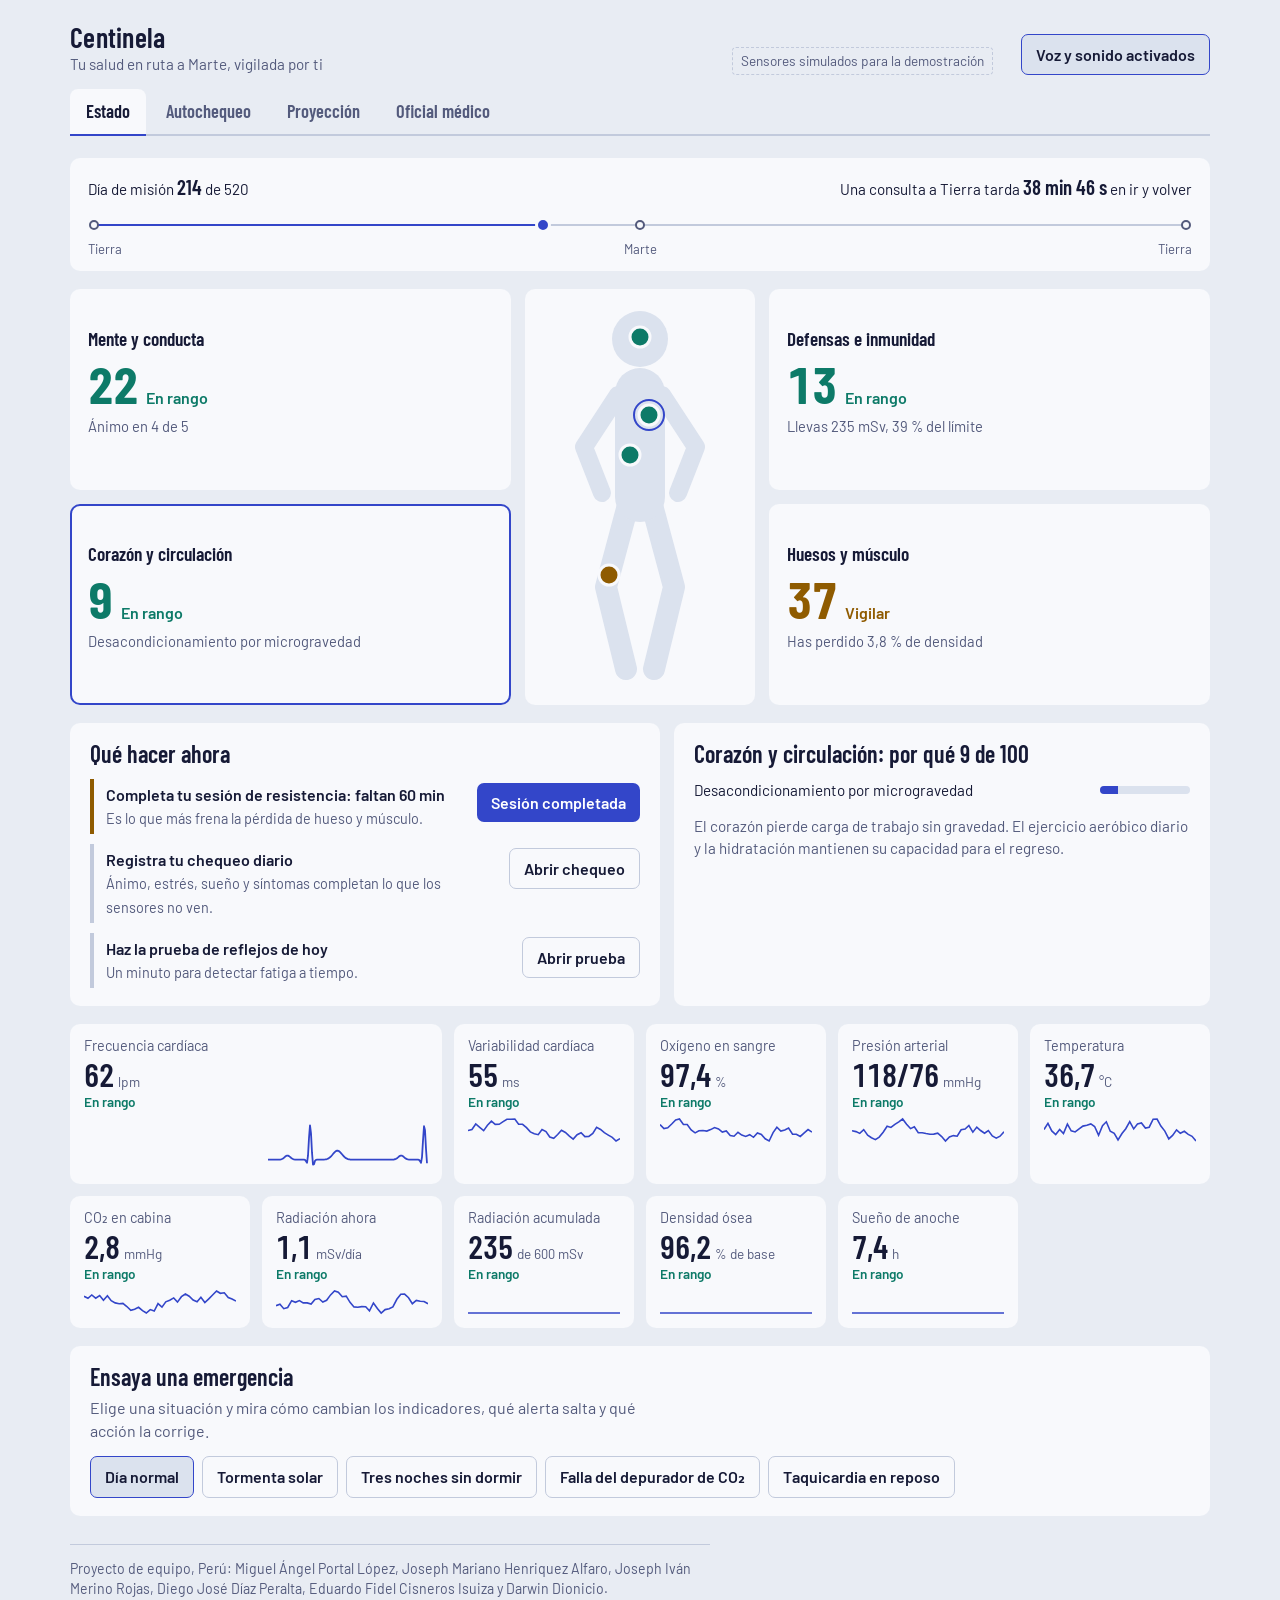
==== index.html @ b99a441e "agregando archivos del proyecto centinela" ====
<!doctype html>
<html lang="es">
  <head>
    <meta charset="utf-8" />
    <meta
      name="viewport"
      content="width=device-width, initial-scale=1, viewport-fit=cover"
    />
    <title>Centinela: salud de la tripulación</title>
    <link
      rel="stylesheet"
      href="https://fonts.googleapis.com/css2?family=Barlow:wght@400;500;600&family=Barlow+Condensed:wght@500;600;700&display=swap"
    />
    <link rel="stylesheet" href="css/tokens.css" />
    <link rel="stylesheet" href="css/base.css" />
    <link rel="stylesheet" href="css/estado.css" />
    <link rel="stylesheet" href="css/vistas.css" />
    <link rel="stylesheet" href="css/responsive.css" />
  </head>
  <body>
    <div class="wrap">
      <header class="top">
        <div class="who">
          <h1>Centinela</h1>
          <p>Tu salud en ruta a Marte, vigilada por ti</p>
        </div>
        <span class="sim">Sensores simulados para la demostración</span>
        <button class="btn ghost" id="sound" aria-pressed="true">
          Voz y sonido activados
        </button>
      </header>

      <nav aria-label="Secciones">
        <a href="#estado">Estado</a>
        <a href="#chequeo">Autochequeo</a>
        <a href="#proyeccion">Proyección</a>
        <a href="#medico">Oficial médico</a>
      </nav>

      <div class="alert" id="alert" role="alert">
        <p id="alertText"></p>
        <button id="alertOk">Entendido</button>
      </div>

      <section class="view" data-view="estado">
        <div class="route">
          <div class="row">
            <span
              >Día de misión <strong id="day"></strong> de
              <span id="total"></span
            ></span>
            <span
              >Una consulta a Tierra tarda <strong id="delay"></strong> en ir y
              volver</span
            >
          </div>
          <div class="track" aria-hidden="true">
            <i id="trackFill"></i><span style="left: 0"></span
            ><span style="left: 50%"></span><span style="left: 100%"></span
            ><b id="ship"></b>
          </div>
          <div class="stops" aria-hidden="true">
            <span>Tierra</span><span>Marte</span><span>Tierra</span>
          </div>
        </div>

        <div class="body-grid">
          <div class="col" id="colL"></div>
          <div class="figure">
            <svg
              viewBox="0 0 200 400"
              role="img"
              aria-label="Figura en postura neutra de microgravedad con los cuatro sistemas vigilados"
            >
              <path class="limb" stroke-width="18" d="M78 98 L44 150 L62 196" />
              <path
                class="limb"
                stroke-width="18"
                d="M122 98 L156 150 L138 196"
              />
              <path
                class="limb"
                stroke-width="22"
                d="M88 208 L66 290 L86 372"
              />
              <path
                class="limb"
                stroke-width="22"
                d="M112 208 L134 290 L114 372"
              />
              <path class="limb" stroke-width="50" d="M100 96 L100 200" />
              <circle cx="100" cy="42" r="28" fill="var(--panel2)" />
              <g id="organs"></g>
            </svg>
          </div>
          <div class="col" id="colR"></div>
        </div>

        <div class="two">
          <div class="card">
            <h2>Qué hacer ahora</h2>
            <ul class="acts" id="acts"></ul>
          </div>
          <div class="card">
            <h2 id="detName"></h2>
            <ul class="factors" id="factors"></ul>
            <p class="counter" id="counter"></p>
          </div>
        </div>

        <div class="vitals" id="vitals"></div>

        <div class="card">
          <h2>Ensaya una emergencia</h2>
          <p class="lead">
            Elige una situación y mira cómo cambian los indicadores, qué alerta
            salta y qué acción la corrige.
          </p>
          <div class="scn" id="scn"></div>
        </div>
      </section>

      <section class="view" data-view="chequeo">
        <div class="two">
          <div class="card">
            <h2>Chequeo diario</h2>
            <p class="lead">
              Los sensores no ven cómo te sientes. Dos minutos al día completan
              el cuadro.
            </p>
            <div class="form">
              <label
                >Ánimo <output id="oMood"></output
                ><input type="range" id="mood" min="1" max="5" step="1"
              /></label>
              <label
                >Estrés <output id="oStress"></output
                ><input type="range" id="stress" min="1" max="5" step="1"
              /></label>
              <label
                >Horas dormidas <output id="oSleep"></output
                ><input type="range" id="sleep" min="2" max="10" step="0.5"
              /></label>
              <div>
                <p style="font-weight: 500; margin-bottom: 6px">
                  Síntomas de hoy
                </p>
                <div class="chips" id="sym"></div>
              </div>
              <div>
                <button class="btn" id="saveCheck">Guardar chequeo</button>
              </div>
            </div>
          </div>
          <div class="card">
            <h2>Prueba de reflejos</h2>
            <p class="lead">
              Cinco intentos. Toca el recuadro en cuanto se ponga verde. La
              fatiga y el CO₂ alto alargan tu tiempo de reacción antes de que tú
              lo notes.
            </p>
            <button class="pad" id="pad">Empezar prueba</button>
            <p class="res" id="pvtRes"></p>
          </div>
        </div>
        <div class="card">
          <h2>Bitácora</h2>
          <ul class="log" id="log"></ul>
        </div>
      </section>

      <section class="view" data-view="proyeccion">
        <div class="card" style="margin-bottom: 18px">
          <h2>Cómo llegas a casa según lo que hagas desde hoy</h2>
          <p class="lead">
            Mueve los controles y compara tu ajuste con el plan actual. Es un
            modelo simplificado para decidir, no un pronóstico clínico.
          </p>
          <div class="two" style="margin-bottom: 0">
            <div class="form">
              <label
                >Cumplimiento del ejercicio de resistencia
                <output id="oAdh"></output
                ><input type="range" id="adh" min="0" max="100" step="5"
              /></label>
              <label
                >Horas diarias en la zona blindada <output id="oShel"></output
                ><input type="range" id="shel" min="8" max="16" step="1"
              /></label>
              <label
                >Tormentas solares que esperas en lo que queda
                <output id="oStorm"></output
                ><input type="range" id="storm" min="0" max="4" step="1"
              /></label>
            </div>
            <p class="verdict" id="verdict"></p>
          </div>
        </div>
        <div class="two">
          <div class="card">
            <h3>Densidad ósea de cadera, % de tu línea base</h3>
            <canvas class="ch" id="chBone"></canvas>
          </div>
          <div class="card">
            <h3>Radiación acumulada, mSv</h3>
            <canvas class="ch" id="chDose"></canvas>
          </div>
        </div>
        <div class="legend">
          <span><i></i>Tu ajuste</span><span><i class="p"></i>Plan actual</span
          ><span><i class="x"></i>Umbral</span>
        </div>
      </section>

      <section class="view" data-view="medico">
        <div class="card">
          <h2>Oficial médico de a bordo</h2>
          <p class="lead" id="aiLead">
            Pregunta con tus datos de este momento. Si no hay asistente
            disponible, responde el motor de reglas local, que funciona sin
            enlace.
          </p>
          <div class="chat" id="chat" aria-live="polite"></div>
          <div class="chips" id="quick" style="margin-bottom: 12px"></div>
          <div class="askrow">
            <input
              type="text"
              id="q"
              placeholder="Escribe tu pregunta"
              aria-label="Pregunta para el oficial médico"
            />
            <button class="btn" id="ask">Preguntar</button>
          </div>
          <p class="note">
            Prototipo de concepto. No es un dispositivo médico ni sustituye al
            cirujano de vuelo.
          </p>
        </div>
      </section>
      <footer class="credits">
        <p>
          Proyecto de equipo, Perú: Miguel Ángel Portal López, Joseph Mariano
          Henriquez Alfaro, Joseph Iván Merino Rojas, Diego José Díaz Peralta,
          Eduardo Fidel Cisneros Isuiza y Darwin Dionicio.
        </p>
      </footer>
    </div>
    <div class="toast" id="toast" role="status"></div>

    <script src="js/utils.js"></script>
    <script src="js/config.js"></script>
    <script src="js/state.js"></script>
    <script src="js/risk.js"></script>
    <script src="js/services.js"></script>
    <script src="js/ui.js"></script>
    <script src="js/simulation.js"></script>
    <script src="js/pvt.js"></script>
    <script src="js/projection.js"></script>
    <script src="js/assistant.js"></script>
    <script src="js/ecg.js"></script>
    <script src="js/main.js"></script>
  </body>
</html>
---- css/tokens.css ----
:root {
  --bg: #e8ecf3;
  --panel: #f8f9fc;
  --panel2: #dbe2ee;
  --ink: #161a36;
  --mute: #535a7c;
  --line: #c2cadc;
  --ok: #0d7a68;
  --warn: #8f5b00;
  --bad: #bf2a36;
  --accent: #3346c9;
  --on-accent: #ffffff;
  --body: "Barlow", "Segoe UI", system-ui, sans-serif;
  --disp: "Barlow Condensed", "Arial Narrow", "Segoe UI", sans-serif;
  box-sizing: border-box;
  padding-top: env(safe-area-inset-top, 0px);
  padding-bottom: env(safe-area-inset-bottom, 0px);
}
@media (prefers-color-scheme: dark) {
  :root:not([data-theme="light"]) {
    color-scheme: dark;
    --bg: #14172b;
    --panel: #1c2040;
    --panel2: #272d57;
    --ink: #ece9e1;
    --mute: #a6aacb;
    --line: #363c6a;
    --ok: #56cbb3;
    --warn: #f0b03a;
    --bad: #ff7375;
    --accent: #97a8ff;
    --on-accent: #12142a;
  }
}
:root[data-theme="dark"] {
  color-scheme: dark;
  --bg: #14172b;
  --panel: #1c2040;
  --panel2: #272d57;
  --ink: #ece9e1;
  --mute: #a6aacb;
  --line: #363c6a;
  --ok: #56cbb3;
  --warn: #f0b03a;
  --bad: #ff7375;
  --accent: #97a8ff;
  --on-accent: #12142a;
}
---- css/base.css ----
*,
*::before,
*::after {
  box-sizing: inherit;
}
html {
  height: 100%;
  scroll-padding-top: env(safe-area-inset-top, 0px);
}
body {
  margin: 0;
  min-height: 100%;
  background: var(--bg);
  color: var(--ink);
  font-family: var(--body);
  font-size: 16px;
  line-height: 1.45;
}
button,
input {
  font: inherit;
  color: inherit;
}
button {
  cursor: pointer;
}
:focus-visible {
  outline: 3px solid var(--accent);
  outline-offset: 2px;
}
h1,
h2,
h3 {
  font-family: var(--disp);
  font-weight: 600;
  line-height: 1.1;
  margin: 0;
}
h1 {
  font-size: 1.75rem;
  letter-spacing: 0.01em;
}
h2 {
  font-size: 1.5rem;
}
h3 {
  font-size: 1.15rem;
}
p {
  margin: 0;
}
.wrap {
  max-width: 1180px;
  margin: 0 auto;
  padding: 0 20px 56px;
}
.top {
  display: flex;
  flex-wrap: wrap;
  align-items: flex-end;
  gap: 12px 28px;
  padding: 22px 0 14px;
}
.top .who {
  flex: 1 1 260px;
}
.top .who p {
  color: var(--mute);
  font-size: 0.95rem;
}
.sim {
  font-size: 0.85rem;
  color: var(--mute);
  border: 1px dashed var(--line);
  border-radius: 4px;
  padding: 3px 8px;
}
nav {
  display: flex;
  gap: 4px;
  flex-wrap: wrap;
  border-bottom: 2px solid var(--line);
  margin-bottom: 22px;
}
nav a {
  font-family: var(--disp);
  font-size: 1.15rem;
  font-weight: 600;
  color: var(--mute);
  text-decoration: none;
  padding: 9px 16px;
  border-radius: 8px 8px 0 0;
  margin-bottom: -2px;
  border-bottom: 2px solid transparent;
}
nav a[aria-current="page"] {
  color: var(--ink);
  border-bottom-color: var(--accent);
  background: var(--panel);
}
.credits {
  margin-top: 28px;
  padding-top: 14px;
  border-top: 1px solid var(--line);
  color: var(--mute);
  font-size: 0.88rem;
  max-width: 80ch;
}
---- css/estado.css ----
.route {
  position: relative;
  background: var(--panel);
  border-radius: 10px;
  padding: 14px 18px 12px;
  margin-bottom: 18px;
}
.route .row {
  display: flex;
  justify-content: space-between;
  gap: 12px;
  flex-wrap: wrap;
  font-size: 0.95rem;
}
.route strong {
  font-family: var(--disp);
  font-size: 1.3rem;
  font-weight: 600;
}
.track {
  position: relative;
  height: 26px;
  margin: 10px 6px 2px;
}
.track::before {
  content: "";
  position: absolute;
  left: 0;
  right: 0;
  top: 12px;
  height: 2px;
  background: var(--line);
}
.track i {
  position: absolute;
  top: 12px;
  left: 0;
  height: 2px;
  background: var(--accent);
}
.track b {
  position: absolute;
  top: 5px;
  width: 16px;
  height: 16px;
  margin-left: -8px;
  border-radius: 50%;
  background: var(--accent);
  border: 3px solid var(--panel);
}
.track span {
  position: absolute;
  top: 8px;
  width: 10px;
  height: 10px;
  margin-left: -5px;
  border-radius: 50%;
  background: var(--panel);
  border: 2px solid var(--mute);
}
.stops {
  display: flex;
  justify-content: space-between;
  font-size: 0.82rem;
  color: var(--mute);
}
.alert {
  display: none;
  gap: 14px;
  align-items: center;
  background: var(--bad);
  color: var(--on-accent);
  border-radius: 10px;
  padding: 14px 18px;
  margin-bottom: 18px;
}
.alert.on {
  display: flex;
}
.alert p {
  flex: 1;
  font-weight: 500;
}
.alert button {
  background: transparent;
  border: 1.5px solid currentColor;
  border-radius: 6px;
  padding: 5px 12px;
  color: inherit;
}
.body-grid {
  display: grid;
  grid-template-columns: 1fr 230px 1fr;
  gap: 14px;
  align-items: stretch;
  margin-bottom: 18px;
}
.col {
  display: grid;
  gap: 14px;
}
.sys {
  display: block;
  width: 100%;
  text-align: left;
  background: var(--panel);
  border: 2px solid transparent;
  border-radius: 10px;
  padding: 14px 16px;
  position: relative;
}
.sys[aria-pressed="true"] {
  border-color: var(--accent);
}
.sys .n {
  font-family: var(--disp);
  font-size: 1.2rem;
  font-weight: 600;
  display: block;
}
.sys .s {
  font-family: var(--disp);
  font-weight: 700;
  font-size: 3.2rem;
  line-height: 1;
  display: inline-block;
  margin: 6px 8px 2px 0;
  font-variant-numeric: tabular-nums;
}
.sys .l {
  font-weight: 600;
}
.sys .f {
  display: block;
  color: var(--mute);
  font-size: 0.92rem;
  margin-top: 4px;
  min-height: 2.6em;
}
.lv0 {
  color: var(--ok);
}
.lv1 {
  color: var(--warn);
}
.lv2 {
  color: var(--bad);
}
.figure {
  background: var(--panel);
  border-radius: 10px;
  display: flex;
  align-items: center;
  justify-content: center;
  padding: 8px;
}
.figure svg {
  width: 100%;
  max-height: 400px;
}
.limb {
  fill: none;
  stroke: var(--panel2);
  stroke-linecap: round;
  stroke-linejoin: round;
}
.org {
  cursor: pointer;
}
.org circle.d {
  stroke: var(--panel);
  stroke-width: 3;
}
.org.lv0 circle.d {
  fill: var(--ok);
}
.org.lv1 circle.d {
  fill: var(--warn);
}
.org.lv2 circle.d {
  fill: var(--bad);
}
.org circle.r {
  fill: none;
  stroke-width: 2;
  opacity: 0;
}
.org.sel circle.r {
  opacity: 1;
  stroke: var(--accent);
}
.org.lv2 circle.r {
  opacity: 1;
  stroke: var(--bad);
  animation: pulse 1.2s ease-out infinite;
  transform-origin: center;
  transform-box: fill-box;
}
@keyframes pulse {
  from {
    transform: scale(0.8);
    opacity: 1;
  }
  to {
    transform: scale(1.9);
    opacity: 0;
  }
}
.two {
  display: grid;
  grid-template-columns: 1.1fr 1fr;
  gap: 14px;
  margin-bottom: 18px;
}
.card {
  background: var(--panel);
  border-radius: 10px;
  padding: 18px 20px;
}
.card > h2 {
  margin-bottom: 12px;
}
.card > p.lead {
  color: var(--mute);
  margin: -6px 0 14px;
  max-width: 62ch;
}
.acts {
  list-style: none;
  margin: 0;
  padding: 0;
  display: grid;
  gap: 10px;
}
.acts li {
  display: flex;
  gap: 12px;
  align-items: flex-start;
  border-left: 4px solid var(--line);
  padding: 4px 0 4px 12px;
}
.acts li.u2 {
  border-left-color: var(--bad);
}
.acts li.u1 {
  border-left-color: var(--warn);
}
.acts li div {
  flex: 1;
}
.acts li strong {
  display: block;
  font-weight: 600;
}
.acts li small {
  color: var(--mute);
  font-size: 0.9rem;
}
.btn {
  background: var(--accent);
  color: var(--on-accent);
  border: 0;
  border-radius: 7px;
  padding: 8px 14px;
  font-weight: 600;
  white-space: nowrap;
}
.btn.ghost {
  background: transparent;
  color: var(--ink);
  border: 1.5px solid var(--line);
}
.btn.ghost[aria-pressed="true"] {
  border-color: var(--accent);
  background: var(--panel2);
}
.factors {
  list-style: none;
  margin: 0 0 14px;
  padding: 0;
  display: grid;
  gap: 8px;
}
.factors li {
  display: grid;
  grid-template-columns: 1fr 90px;
  gap: 10px;
  align-items: center;
  font-size: 0.95rem;
}
.bar {
  height: 8px;
  background: var(--panel2);
  border-radius: 4px;
  overflow: hidden;
}
.bar i {
  display: block;
  height: 100%;
  background: var(--accent);
}
.counter {
  color: var(--mute);
  font-size: 0.95rem;
  max-width: 60ch;
}
.vitals {
  display: grid;
  grid-template-columns: repeat(auto-fill, minmax(168px, 1fr));
  gap: 12px;
  margin-bottom: 18px;
}
.vit {
  background: var(--panel);
  border-radius: 10px;
  padding: 12px 14px;
}
.vit .n {
  font-size: 0.9rem;
  color: var(--mute);
}
.vit .v {
  font-family: var(--disp);
  font-size: 2rem;
  font-weight: 600;
  line-height: 1.1;
  font-variant-numeric: tabular-nums;
}
.vit .v small {
  font-family: var(--body);
  font-size: 0.85rem;
  font-weight: 400;
  color: var(--mute);
  margin-left: 4px;
}
.vit .st {
  font-size: 0.85rem;
  font-weight: 600;
}
.vit svg {
  display: block;
  width: 100%;
  height: 28px;
  margin-top: 4px;
}
.vit polyline {
  fill: none;
  stroke: var(--accent);
  stroke-width: 1.6;
  vector-effect: non-scaling-stroke;
}
.vit.wide {
  grid-column: span 2;
}
#ecg {
  display: block;
  width: 100%;
  height: 56px;
  margin-top: 4px;
}
.scn {
  display: flex;
  flex-wrap: wrap;
  gap: 8px;
  margin-top: 4px;
}
---- css/vistas.css ----
.view {
  display: none;
}
.view.on {
  display: block;
}
.form {
  display: grid;
  gap: 16px;
}
.form label {
  display: grid;
  gap: 4px;
  font-weight: 500;
}
.form output {
  font-family: var(--disp);
  font-size: 1.3rem;
  font-weight: 600;
}
input[type="range"] {
  width: 100%;
  accent-color: var(--accent);
}
input[type="text"] {
  width: 100%;
  background: var(--bg);
  border: 1.5px solid var(--line);
  border-radius: 7px;
  padding: 10px 12px;
}
.chips {
  display: flex;
  flex-wrap: wrap;
  gap: 8px;
}
.chip {
  background: transparent;
  border: 1.5px solid var(--line);
  border-radius: 20px;
  padding: 5px 13px;
}
.chip[aria-pressed="true"] {
  background: var(--accent);
  color: var(--on-accent);
  border-color: var(--accent);
}
.pad {
  display: flex;
  align-items: center;
  justify-content: center;
  text-align: center;
  width: 100%;
  min-height: 190px;
  border-radius: 10px;
  border: 2px dashed var(--line);
  background: var(--bg);
  font-family: var(--disp);
  font-size: 1.5rem;
  font-weight: 600;
  padding: 16px;
  user-select: none;
  touch-action: manipulation;
}
.pad.wait {
  border-style: solid;
  color: var(--mute);
}
.pad.go {
  background: var(--ok);
  border-color: var(--ok);
  color: var(--on-accent);
}
.res {
  margin-top: 12px;
  color: var(--mute);
}
.log {
  list-style: none;
  margin: 0;
  padding: 0;
  display: grid;
  gap: 8px;
  max-height: 300px;
  overflow: auto;
}
.log li {
  display: grid;
  grid-template-columns: 74px 1fr;
  gap: 10px;
  font-size: 0.95rem;
  border-bottom: 1px solid var(--line);
  padding-bottom: 8px;
}
.log li span {
  color: var(--mute);
  font-variant-numeric: tabular-nums;
}
.empty {
  color: var(--mute);
}
canvas.ch {
  display: block;
  width: 100%;
  height: 230px;
}
.legend {
  display: flex;
  gap: 16px;
  flex-wrap: wrap;
  font-size: 0.88rem;
  color: var(--mute);
  margin-top: 6px;
}
.legend i {
  display: inline-block;
  width: 18px;
  height: 0;
  border-top: 3px solid var(--accent);
  vertical-align: middle;
  margin-right: 6px;
}
.legend i.p {
  border-top: 3px dashed var(--mute);
}
.legend i.x {
  border-top: 2px dashed var(--bad);
}
.verdict {
  font-size: 1.1rem;
  max-width: 66ch;
  margin-top: 16px;
}
.chat {
  display: grid;
  gap: 10px;
  margin-bottom: 14px;
  max-height: 420px;
  overflow: auto;
}
.msg {
  padding: 10px 14px;
  border-radius: 10px;
  max-width: 70ch;
  white-space: pre-wrap;
}
.msg.tu {
  background: var(--panel2);
  justify-self: end;
}
.msg.ia {
  background: var(--bg);
  border: 1px solid var(--line);
}
.askrow {
  display: flex;
  gap: 8px;
}
.askrow input {
  flex: 1;
}
.note {
  color: var(--mute);
  font-size: 0.88rem;
  margin-top: 14px;
  max-width: 70ch;
}
.toast {
  position: fixed;
  left: 50%;
  bottom: calc(20px + env(safe-area-inset-bottom, 0px));
  transform: translateX(-50%);
  background: var(--ink);
  color: var(--bg);
  padding: 9px 16px;
  border-radius: 8px;
  opacity: 0;
  pointer-events: none;
  transition: opacity 0.2s;
}
.toast.on {
  opacity: 1;
}
---- css/responsive.css ----
@media (max-width: 860px) {
  .body-grid {
    grid-template-columns: 1fr 1fr;
  }
  .figure {
    grid-column: 1/-1;
    order: -1;
  }
  .figure svg {
    max-height: 250px;
  }
  .two {
    grid-template-columns: 1fr;
  }
}
@media (max-width: 520px) {
  .body-grid {
    grid-template-columns: 1fr;
  }
  .sys .s {
    font-size: 2.6rem;
  }
  .sys .f {
    min-height: 0;
  }
  .vit.wide {
    grid-column: span 1;
  }
  .wrap {
    padding: 0 14px 48px;
  }
}
@media (prefers-reduced-motion: reduce) {
  .org.lv2 circle.r {
    animation: none;
  }
  .toast {
    transition: none;
  }
}
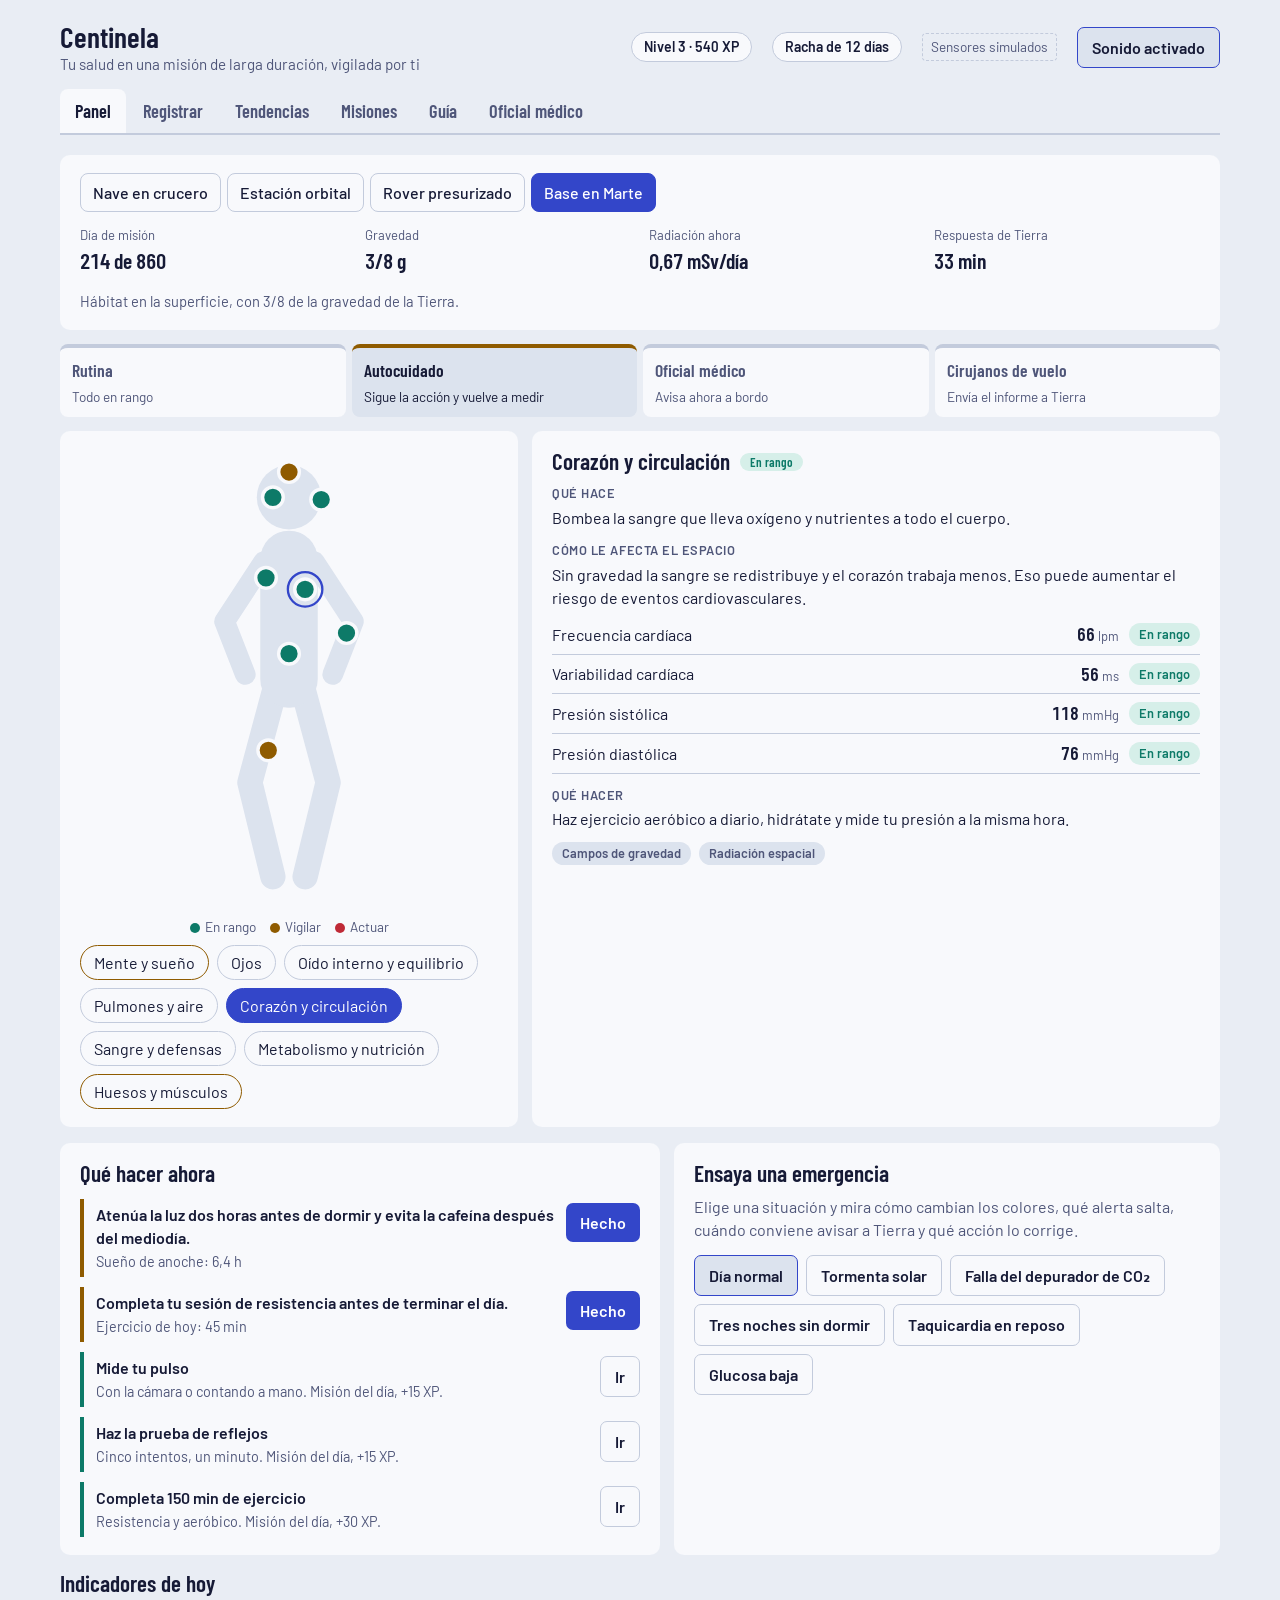
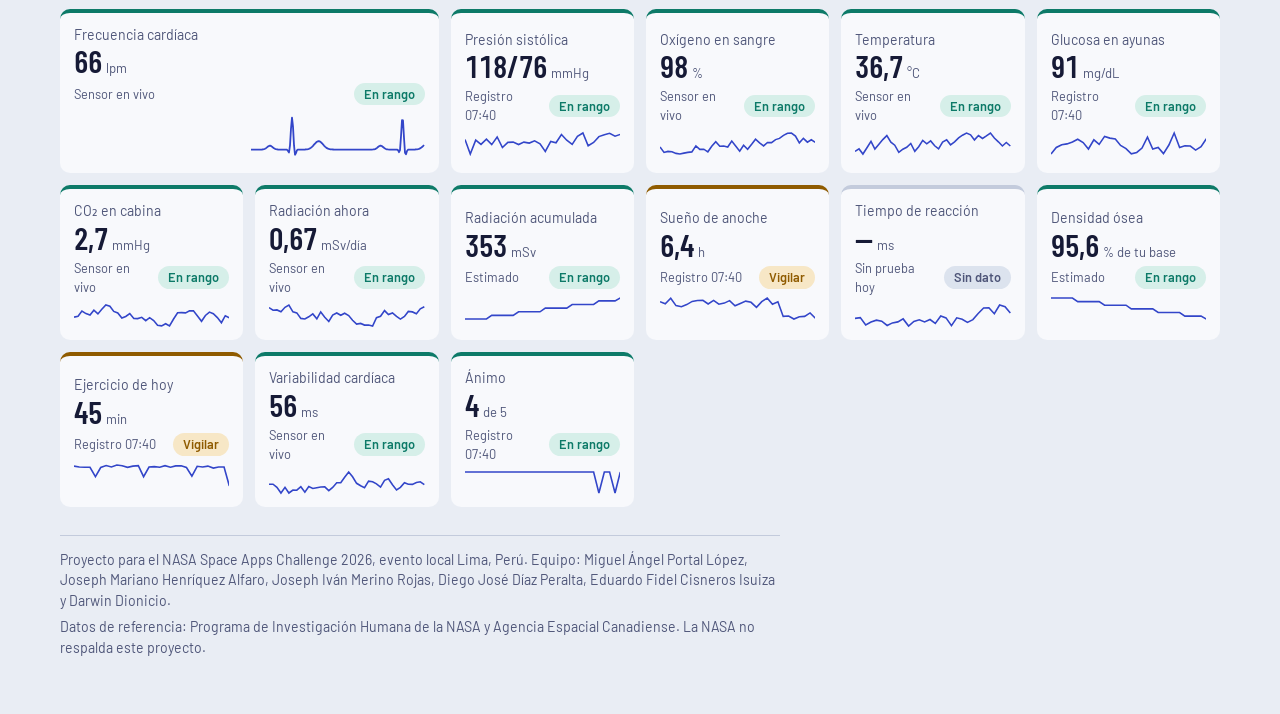
==== commit 11308840: "Add files via upload" ====
--- a/index.html
+++ b/index.html
@@ -1,263 +1,256 @@
-<!doctype html>
+<!DOCTYPE html>
 <html lang="es">
-  <head>
-    <meta charset="utf-8" />
-    <meta
-      name="viewport"
-      content="width=device-width, initial-scale=1, viewport-fit=cover"
-    />
-    <title>Centinela: salud de la tripulación</title>
-    <link
-      rel="stylesheet"
-      href="https://fonts.googleapis.com/css2?family=Barlow:wght@400;500;600&family=Barlow+Condensed:wght@500;600;700&display=swap"
-    />
-    <link rel="stylesheet" href="css/tokens.css" />
-    <link rel="stylesheet" href="css/base.css" />
-    <link rel="stylesheet" href="css/estado.css" />
-    <link rel="stylesheet" href="css/vistas.css" />
-    <link rel="stylesheet" href="css/responsive.css" />
-  </head>
-  <body>
-    <div class="wrap">
-      <header class="top">
-        <div class="who">
-          <h1>Centinela</h1>
-          <p>Tu salud en ruta a Marte, vigilada por ti</p>
-        </div>
-        <span class="sim">Sensores simulados para la demostración</span>
-        <button class="btn ghost" id="sound" aria-pressed="true">
-          Voz y sonido activados
-        </button>
-      </header>
-
-      <nav aria-label="Secciones">
-        <a href="#estado">Estado</a>
-        <a href="#chequeo">Autochequeo</a>
-        <a href="#proyeccion">Proyección</a>
-        <a href="#medico">Oficial médico</a>
-      </nav>
-
-      <div class="alert" id="alert" role="alert">
-        <p id="alertText"></p>
-        <button id="alertOk">Entendido</button>
-      </div>
-
-      <section class="view" data-view="estado">
-        <div class="route">
-          <div class="row">
-            <span
-              >Día de misión <strong id="day"></strong> de
-              <span id="total"></span
-            ></span>
-            <span
-              >Una consulta a Tierra tarda <strong id="delay"></strong> en ir y
-              volver</span
-            >
+<head>
+<meta charset="utf-8">
+<meta name="viewport" content="width=device-width, initial-scale=1, viewport-fit=cover">
+<meta name="claude:viewport-fit-sides" content="cover">
+<title>Centinela</title>
+<link rel="stylesheet" href="https://fonts.googleapis.com/css2?family=Barlow:wght@400;500;600&family=Barlow+Condensed:wght@500;600;700&display=swap">
+<link rel="stylesheet" href="css/tokens.css">
+<link rel="stylesheet" href="css/base.css">
+<link rel="stylesheet" href="css/panel.css">
+<link rel="stylesheet" href="css/vistas.css">
+<link rel="stylesheet" href="css/responsive.css">
+</head>
+<body>
+<div class="wrap">
+  <header class="top">
+    <div class="brand">
+      <h1>Centinela</h1>
+      <p>Tu salud en una misión de larga duración, vigilada por ti</p>
+    </div>
+    <span class="chip" id="lvlChip"></span>
+    <span class="chip" id="streakChip"></span>
+    <span class="sim">Sensores simulados</span>
+    <button class="btn ghost" id="sound" type="button" aria-pressed="true">Sonido activado</button>
+  </header>
+
+  <nav aria-label="Secciones">
+    <a href="#panel">Panel</a>
+    <a href="#registro">Registrar</a>
+    <a href="#tendencias">Tendencias</a>
+    <a href="#misiones">Misiones</a>
+    <a href="#guia">Guía</a>
+    <a href="#medico">Oficial médico</a>
+  </nav>
+
+  <div class="alert" id="alert" role="alert">
+    <p id="alertText"></p>
+    <button id="alertOk" type="button">Entendido</button>
+  </div>
+
+  <section class="view" data-view="panel">
+    <div class="card mission">
+      <div class="env" id="env" role="radiogroup" aria-label="Entorno de la misión"></div>
+      <dl class="facts">
+        <div><dt>Día de misión</dt><dd id="fDia"></dd></div>
+        <div><dt>Gravedad</dt><dd id="fGrav"></dd></div>
+        <div><dt>Radiación ahora</dt><dd id="fRad"></dd></div>
+        <div><dt>Respuesta de Tierra</dt><dd id="fRet"></dd></div>
+      </dl>
+      <p class="envdesc" id="envDesc"></p>
+    </div>
+
+    <div class="ladder" id="ladder" aria-label="Nivel de atención">
+      <div class="step s0"><strong>Rutina</strong><small>Todo en rango</small></div>
+      <div class="step s1"><strong>Autocuidado</strong><small>Sigue la acción y vuelve a medir</small></div>
+      <div class="step s2"><strong>Oficial médico</strong><small>Avisa ahora a bordo</small></div>
+      <div class="step s3"><strong>Cirujanos de vuelo</strong><small>Envía el informe a Tierra</small></div>
+    </div>
+
+    <div class="body-grid">
+      <div class="card figure">
+        <svg viewBox="0 0 200 400" role="group" aria-label="Cuerpo con ocho zonas de salud. Toca un punto para ver su estado.">
+          <path class="limb" stroke-width="18" d="M78 98 L44 150 L62 196"/>
+          <path class="limb" stroke-width="18" d="M122 98 L156 150 L138 196"/>
+          <path class="limb" stroke-width="22" d="M88 208 L66 290 L86 372"/>
+          <path class="limb" stroke-width="22" d="M112 208 L134 290 L114 372"/>
+          <path class="limb" stroke-width="50" d="M100 96 L100 200"/>
+          <circle cx="100" cy="42" r="28" fill="var(--panel2)"/>
+          <g id="zonas"></g>
+        </svg>
+        <p class="legend"><span><i class="l0"></i>En rango</span><span><i class="l1"></i>Vigilar</span><span><i class="l2"></i>Actuar</span></p>
+        <div class="chips" id="zonaChips"></div>
+      </div>
+      <div class="card zone" id="zone" aria-live="polite"></div>
+    </div>
+
+    <div class="two">
+      <div class="card">
+        <h2>Qué hacer ahora</h2>
+        <ul class="acts" id="acts"></ul>
+      </div>
+      <div class="card">
+        <h2>Ensaya una emergencia</h2>
+        <p class="lead">Elige una situación y mira cómo cambian los colores, qué alerta salta, cuándo conviene avisar a Tierra y qué acción lo corrige.</p>
+        <div class="scn" id="scn"></div>
+      </div>
+    </div>
+
+    <h2 class="sec">Indicadores de hoy</h2>
+    <div class="vitals" id="vitals"></div>
+  </section>
+
+  <section class="view" data-view="registro">
+    <div class="two">
+      <form class="card form" id="form" novalidate>
+        <h2>Registro del día</h2>
+        <p class="lead">Escribe lo que mediste. El color te dice al instante si está en rango; abre «Cómo se mide» si tienes dudas.</p>
+        <div class="fields" id="fields"></div>
+        <div class="range-row">
+          <label for="animo">Ánimo <output id="oAnimo"></output></label>
+          <input type="range" id="animo" min="1" max="5" step="1">
+        </div>
+        <div class="range-row">
+          <label for="estres">Estrés <output id="oEstres"></output></label>
+          <input type="range" id="estres" min="1" max="5" step="1">
+        </div>
+        <div>
+          <p class="subhead">Síntomas de hoy</p>
+          <div class="chips" id="sym"></div>
+        </div>
+        <div><button class="btn" type="submit">Guardar registro</button></div>
+      </form>
+      <div class="col">
+        <div class="card cam">
+          <h2>Pulso con la cámara</h2>
+          <p class="lead">La yema del dedo sobre la lente y el flash cambia de color con cada latido. Centinela cuenta esos cambios durante 20 segundos.</p>
+          <div class="stage">
+            <video id="camVideo" playsinline muted aria-label="Vista de la cámara"></video>
+            <canvas id="camWave" aria-hidden="true"></canvas>
           </div>
-          <div class="track" aria-hidden="true">
-            <i id="trackFill"></i><span style="left: 0"></span
-            ><span style="left: 50%"></span><span style="left: 100%"></span
-            ><b id="ship"></b>
+          <div class="bar"><i id="camProg"></i></div>
+          <div class="readout"><span class="bpm" id="camBpm">—</span><span>lpm</span></div>
+          <p class="msg" id="camMsg">Funciona mejor en un teléfono con flash. Si la cámara no está disponible, mide a mano.</p>
+          <div class="chips">
+            <button class="btn" id="camBtn" type="button">Medir con la cámara</button>
+            <button class="btn ghost" id="camUsar" type="button" hidden>Pasar al registro</button>
           </div>
-          <div class="stops" aria-hidden="true">
-            <span>Tierra</span><span>Marte</span><span>Tierra</span>
-          </div>
-        </div>
-
-        <div class="body-grid">
-          <div class="col" id="colL"></div>
-          <div class="figure">
-            <svg
-              viewBox="0 0 200 400"
-              role="img"
-              aria-label="Figura en postura neutra de microgravedad con los cuatro sistemas vigilados"
-            >
-              <path class="limb" stroke-width="18" d="M78 98 L44 150 L62 196" />
-              <path
-                class="limb"
-                stroke-width="18"
-                d="M122 98 L156 150 L138 196"
-              />
-              <path
-                class="limb"
-                stroke-width="22"
-                d="M88 208 L66 290 L86 372"
-              />
-              <path
-                class="limb"
-                stroke-width="22"
-                d="M112 208 L134 290 L114 372"
-              />
-              <path class="limb" stroke-width="50" d="M100 96 L100 200" />
-              <circle cx="100" cy="42" r="28" fill="var(--panel2)" />
-              <g id="organs"></g>
-            </svg>
-          </div>
-          <div class="col" id="colR"></div>
-        </div>
-
-        <div class="two">
-          <div class="card">
-            <h2>Qué hacer ahora</h2>
-            <ul class="acts" id="acts"></ul>
-          </div>
-          <div class="card">
-            <h2 id="detName"></h2>
-            <ul class="factors" id="factors"></ul>
-            <p class="counter" id="counter"></p>
-          </div>
-        </div>
-
-        <div class="vitals" id="vitals"></div>
-
+        </div>
         <div class="card">
-          <h2>Ensaya una emergencia</h2>
-          <p class="lead">
-            Elige una situación y mira cómo cambian los indicadores, qué alerta
-            salta y qué acción la corrige.
-          </p>
-          <div class="scn" id="scn"></div>
-        </div>
-      </section>
-
-      <section class="view" data-view="chequeo">
-        <div class="two">
-          <div class="card">
-            <h2>Chequeo diario</h2>
-            <p class="lead">
-              Los sensores no ven cómo te sientes. Dos minutos al día completan
-              el cuadro.
-            </p>
-            <div class="form">
-              <label
-                >Ánimo <output id="oMood"></output
-                ><input type="range" id="mood" min="1" max="5" step="1"
-              /></label>
-              <label
-                >Estrés <output id="oStress"></output
-                ><input type="range" id="stress" min="1" max="5" step="1"
-              /></label>
-              <label
-                >Horas dormidas <output id="oSleep"></output
-                ><input type="range" id="sleep" min="2" max="10" step="0.5"
-              /></label>
-              <div>
-                <p style="font-weight: 500; margin-bottom: 6px">
-                  Síntomas de hoy
-                </p>
-                <div class="chips" id="sym"></div>
-              </div>
-              <div>
-                <button class="btn" id="saveCheck">Guardar chequeo</button>
-              </div>
-            </div>
-          </div>
-          <div class="card">
-            <h2>Prueba de reflejos</h2>
-            <p class="lead">
-              Cinco intentos. Toca el recuadro en cuanto se ponga verde. La
-              fatiga y el CO₂ alto alargan tu tiempo de reacción antes de que tú
-              lo notes.
-            </p>
-            <button class="pad" id="pad">Empezar prueba</button>
-            <p class="res" id="pvtRes"></p>
-          </div>
-        </div>
-        <div class="card">
-          <h2>Bitácora</h2>
-          <ul class="log" id="log"></ul>
-        </div>
-      </section>
-
-      <section class="view" data-view="proyeccion">
-        <div class="card" style="margin-bottom: 18px">
-          <h2>Cómo llegas a casa según lo que hagas desde hoy</h2>
-          <p class="lead">
-            Mueve los controles y compara tu ajuste con el plan actual. Es un
-            modelo simplificado para decidir, no un pronóstico clínico.
-          </p>
-          <div class="two" style="margin-bottom: 0">
-            <div class="form">
-              <label
-                >Cumplimiento del ejercicio de resistencia
-                <output id="oAdh"></output
-                ><input type="range" id="adh" min="0" max="100" step="5"
-              /></label>
-              <label
-                >Horas diarias en la zona blindada <output id="oShel"></output
-                ><input type="range" id="shel" min="8" max="16" step="1"
-              /></label>
-              <label
-                >Tormentas solares que esperas en lo que queda
-                <output id="oStorm"></output
-                ><input type="range" id="storm" min="0" max="4" step="1"
-              /></label>
-            </div>
-            <p class="verdict" id="verdict"></p>
-          </div>
-        </div>
-        <div class="two">
-          <div class="card">
-            <h3>Densidad ósea de cadera, % de tu línea base</h3>
-            <canvas class="ch" id="chBone"></canvas>
-          </div>
-          <div class="card">
-            <h3>Radiación acumulada, mSv</h3>
-            <canvas class="ch" id="chDose"></canvas>
-          </div>
-        </div>
-        <div class="legend">
-          <span><i></i>Tu ajuste</span><span><i class="p"></i>Plan actual</span
-          ><span><i class="x"></i>Umbral</span>
-        </div>
-      </section>
-
-      <section class="view" data-view="medico">
-        <div class="card">
-          <h2>Oficial médico de a bordo</h2>
-          <p class="lead" id="aiLead">
-            Pregunta con tus datos de este momento. Si no hay asistente
-            disponible, responde el motor de reglas local, que funciona sin
-            enlace.
-          </p>
-          <div class="chat" id="chat" aria-live="polite"></div>
-          <div class="chips" id="quick" style="margin-bottom: 12px"></div>
-          <div class="askrow">
-            <input
-              type="text"
-              id="q"
-              placeholder="Escribe tu pregunta"
-              aria-label="Pregunta para el oficial médico"
-            />
-            <button class="btn" id="ask">Preguntar</button>
-          </div>
-          <p class="note">
-            Prototipo de concepto. No es un dispositivo médico ni sustituye al
-            cirujano de vuelo.
-          </p>
-        </div>
-      </section>
-      <footer class="credits">
-        <p>
-          Proyecto de equipo, Perú: Miguel Ángel Portal López, Joseph Mariano
-          Henriquez Alfaro, Joseph Iván Merino Rojas, Diego José Díaz Peralta,
-          Eduardo Fidel Cisneros Isuiza y Darwin Dionicio.
-        </p>
-      </footer>
-    </div>
-    <div class="toast" id="toast" role="status"></div>
-
-    <script src="js/utils.js"></script>
-    <script src="js/config.js"></script>
-    <script src="js/state.js"></script>
-    <script src="js/risk.js"></script>
-    <script src="js/services.js"></script>
-    <script src="js/ui.js"></script>
-    <script src="js/simulation.js"></script>
-    <script src="js/pvt.js"></script>
-    <script src="js/projection.js"></script>
-    <script src="js/assistant.js"></script>
-    <script src="js/ecg.js"></script>
-    <script src="js/main.js"></script>
-  </body>
+          <h2>Prueba de reflejos</h2>
+          <p class="lead">Cinco intentos. Toca el recuadro en cuanto se ponga verde. La fatiga y el CO₂ alto alargan tu tiempo de reacción antes de que lo notes.</p>
+          <button class="pad" id="pad" type="button">Empezar prueba</button>
+          <p class="res" id="pvtRes"></p>
+        </div>
+      </div>
+    </div>
+    <div class="card">
+      <h2>Bitácora</h2>
+      <ul class="log" id="log"></ul>
+    </div>
+  </section>
+
+  <section class="view" data-view="tendencias">
+    <div class="card" style="margin-bottom:16px">
+      <h2>Cómo cambian tus indicadores</h2>
+      <p class="lead">Últimos 30 días de misión. La franja verde es el rango esperado y cada punto toma el color de su estado.</p>
+      <div class="chips" id="trendPick"></div>
+      <canvas class="ch" id="chTrend" style="margin-top:14px"></canvas>
+      <div class="legend2"><span><i></i>Tu valor diario</span><span><i class="band"></i>Rango verde</span></div>
+      <p class="trendnote" id="trendNote"></p>
+    </div>
+    <div class="card" style="margin-bottom:16px">
+      <h2>Cómo llegas a casa según lo que hagas desde hoy</h2>
+      <p class="lead">Plan de 860 días: 180 de ida, 500 en Marte y 180 de vuelta. Mueve los controles y compara con el plan actual. Es un modelo simplificado para decidir, no un pronóstico clínico.</p>
+      <div class="two" style="margin-bottom:0">
+        <div class="form">
+          <div class="range-row"><label for="adh">Cumplimiento del ejercicio <output id="oAdh"></output></label><input type="range" id="adh" min="0" max="100" step="5"></div>
+          <div class="range-row"><label for="ref">Horas diarias en la zona blindada <output id="oRef"></output></label><input type="range" id="ref" min="8" max="16" step="1"></div>
+          <div class="range-row"><label for="tor">Tormentas solares en lo que queda <output id="oTor"></output></label><input type="range" id="tor" min="0" max="4" step="1"></div>
+        </div>
+        <p class="verdict" id="verdict"></p>
+      </div>
+    </div>
+    <div class="two">
+      <div class="card"><h3>Densidad ósea de cadera, % de tu línea base</h3><canvas class="ch" id="chBone"></canvas></div>
+      <div class="card"><h3>Radiación acumulada, mSv</h3><canvas class="ch" id="chDose"></canvas></div>
+    </div>
+    <div class="legend2"><span><i></i>Tu ajuste</span><span><i class="p"></i>Plan actual</span><span><i class="x"></i>Umbral</span></div>
+  </section>
+
+  <section class="view" data-view="misiones">
+    <div class="two">
+      <div class="card">
+        <h2>Misiones de hoy</h2>
+        <div class="xp">
+          <div class="row"><strong id="xpNivel"></strong><span id="xpTxt"></span></div>
+          <div class="bar"><i id="xpBar"></i></div>
+          <span id="misCount" class="empty"></span>
+        </div>
+        <ul class="tasks" id="tasks"></ul>
+      </div>
+      <div class="card">
+        <h2>Insignias</h2>
+        <p class="lead">Premian la constancia en los hábitos que protegen tu salud.</p>
+        <ul class="badges" id="badges"></ul>
+      </div>
+    </div>
+  </section>
+
+  <section class="view" data-view="guia">
+    <h2 class="sec">Los cinco peligros del vuelo espacial</h2>
+    <div class="hazards" id="hazards"></div>
+    <div class="card" style="margin-bottom:16px">
+      <h2>Indicadores y sus colores</h2>
+      <p class="lead">Rangos de referencia de este prototipo, inspirados en valores clínicos generales. No sustituyen el criterio médico.</p>
+      <div class="tbl">
+        <table id="indTable">
+          <thead><tr><th>Indicador</th><th>Zona</th><th>En rango</th><th>Vigilar</th><th>Actuar</th><th>Cómo se mide</th></tr></thead>
+          <tbody></tbody>
+        </table>
+      </div>
+    </div>
+    <div class="two">
+      <div class="card">
+        <h2>Cuándo avisar</h2>
+        <ol class="srcs" id="ladderGuide"></ol>
+      </div>
+      <div class="card">
+        <h2>Fuentes</h2>
+        <ul class="srcs" id="srcs"></ul>
+      </div>
+    </div>
+  </section>
+
+  <section class="view" data-view="medico">
+    <div class="card">
+      <h2>Oficial médico de a bordo</h2>
+      <p class="lead" id="aiLead">Responde el motor de reglas local, que funciona sin conexión con tus indicadores de este momento.</p>
+      <div class="chat" id="chat" aria-live="polite"></div>
+      <div class="chips" id="quick" style="margin-bottom:12px"></div>
+      <div class="askrow">
+        <input type="text" id="q" placeholder="Escribe tu pregunta" aria-label="Pregunta para el oficial médico">
+        <button class="btn" id="ask" type="button">Preguntar</button>
+      </div>
+      <div id="reportBox" hidden>
+        <h3 style="margin-top:18px">Informe para los cirujanos de vuelo</h3>
+        <textarea class="report" id="report" aria-label="Informe para Tierra"></textarea>
+        <div class="chips" style="margin-top:8px"><button class="btn" id="copyRep" type="button">Copiar informe</button></div>
+      </div>
+      <p class="note">Prototipo de concepto. No es un dispositivo médico ni sustituye al oficial médico ni a los cirujanos de vuelo.</p>
+    </div>
+  </section>
+
+  <footer class="credits">
+    <p>Proyecto para el NASA Space Apps Challenge 2026, evento local Lima, Perú. Equipo: Miguel Ángel Portal López, Joseph Mariano Henríquez Alfaro, Joseph Iván Merino Rojas, Diego José Díaz Peralta, Eduardo Fidel Cisneros Isuiza y Darwin Dionicio.</p>
+    <p>Datos de referencia: Programa de Investigación Humana de la NASA y Agencia Espacial Canadiense. La NASA no respalda este proyecto.</p>
+  </footer>
+</div>
+<div class="toast" id="toast" role="status"></div>
+
+<script src="js/utils.js"></script>
+<script src="js/data.js"></script>
+<script src="js/state.js"></script>
+<script src="js/evaluate.js"></script>
+<script src="js/services.js"></script>
+<script src="js/simulation.js"></script>
+<script src="js/ui-panel.js"></script>
+<script src="js/registro.js"></script>
+<script src="js/tendencias.js"></script>
+<script src="js/misiones.js"></script>
+<script src="js/guia.js"></script>
+<script src="js/asistente.js"></script>
+<script src="js/main.js"></script>
+</body>
 </html>
--- a/css/tokens.css
+++ b/css/tokens.css
@@ -1,48 +1,55 @@
 :root {
-  --bg: #e8ecf3;
+  --bg: #e9edf4;
   --panel: #f8f9fc;
-  --panel2: #dbe2ee;
+  --panel2: #dce3ee;
   --ink: #161a36;
-  --mute: #535a7c;
-  --line: #c2cadc;
+  --mute: #4f5679;
+  --line: #c3cbdc;
   --ok: #0d7a68;
   --warn: #8f5b00;
   --bad: #bf2a36;
+  --ok-bg: #d6efe9;
+  --warn-bg: #f7e7c6;
+  --bad-bg: #f8d9dc;
   --accent: #3346c9;
   --on-accent: #ffffff;
   --body: "Barlow", "Segoe UI", system-ui, sans-serif;
   --disp: "Barlow Condensed", "Arial Narrow", "Segoe UI", sans-serif;
-  box-sizing: border-box;
-  padding-top: env(safe-area-inset-top, 0px);
-  padding-bottom: env(safe-area-inset-bottom, 0px);
+  color-scheme: light;
 }
 @media (prefers-color-scheme: dark) {
   :root:not([data-theme="light"]) {
-    color-scheme: dark;
-    --bg: #14172b;
+    --bg: #13162a;
     --panel: #1c2040;
-    --panel2: #272d57;
+    --panel2: #282e58;
     --ink: #ece9e1;
-    --mute: #a6aacb;
-    --line: #363c6a;
+    --mute: #a8accd;
+    --line: #373d6b;
     --ok: #56cbb3;
     --warn: #f0b03a;
-    --bad: #ff7375;
-    --accent: #97a8ff;
+    --bad: #ff7579;
+    --ok-bg: #173a3b;
+    --warn-bg: #3d3220;
+    --bad-bg: #44212c;
+    --accent: #9aabff;
     --on-accent: #12142a;
+    color-scheme: dark;
   }
 }
 :root[data-theme="dark"] {
-  color-scheme: dark;
-  --bg: #14172b;
+  --bg: #13162a;
   --panel: #1c2040;
-  --panel2: #272d57;
+  --panel2: #282e58;
   --ink: #ece9e1;
-  --mute: #a6aacb;
-  --line: #363c6a;
+  --mute: #a8accd;
+  --line: #373d6b;
   --ok: #56cbb3;
   --warn: #f0b03a;
-  --bad: #ff7375;
-  --accent: #97a8ff;
+  --bad: #ff7579;
+  --ok-bg: #173a3b;
+  --warn-bg: #3d3220;
+  --bad-bg: #44212c;
+  --accent: #9aabff;
   --on-accent: #12142a;
+  color-scheme: dark;
 }
--- a/css/base.css
+++ b/css/base.css
@@ -1,15 +1,14 @@
 *,
 *::before,
 *::after {
-  box-sizing: inherit;
-}
-html {
-  height: 100%;
-  scroll-padding-top: env(safe-area-inset-top, 0px);
+  box-sizing: border-box;
+}
+:root {
+  padding-top: env(safe-area-inset-top, 0px);
+  padding-bottom: env(safe-area-inset-bottom, 0px);
 }
 body {
   margin: 0;
-  min-height: 100%;
   background: var(--bg);
   color: var(--ink);
   font-family: var(--body);
@@ -17,7 +16,9 @@
   line-height: 1.45;
 }
 button,
-input {
+input,
+select,
+textarea {
   font: inherit;
   color: inherit;
 }
@@ -35,13 +36,13 @@
   font-weight: 600;
   line-height: 1.1;
   margin: 0;
+  text-wrap: balance;
 }
 h1 {
-  font-size: 1.75rem;
-  letter-spacing: 0.01em;
+  font-size: 1.85rem;
 }
 h2 {
-  font-size: 1.5rem;
+  font-size: 1.45rem;
 }
 h3 {
   font-size: 1.15rem;
@@ -49,24 +50,44 @@
 p {
   margin: 0;
 }
+a {
+  color: var(--accent);
+}
+[hidden] {
+  display: none !important;
+}
 .wrap {
-  max-width: 1180px;
+  max-width: 1200px;
   margin: 0 auto;
-  padding: 0 20px 56px;
+  padding-block: 0 56px;
+  padding-left: max(20px, env(safe-area-inset-left, 0px));
+  padding-right: max(20px, env(safe-area-inset-right, 0px));
 }
 .top {
   display: flex;
   flex-wrap: wrap;
-  align-items: flex-end;
-  gap: 12px 28px;
-  padding: 22px 0 14px;
-}
-.top .who {
-  flex: 1 1 260px;
-}
-.top .who p {
+  align-items: center;
+  gap: 10px 20px;
+  padding: 20px 0 14px;
+}
+.brand {
+  flex: 1 1 240px;
+}
+.brand p {
   color: var(--mute);
   font-size: 0.95rem;
+}
+.chip {
+  display: inline-flex;
+  align-items: center;
+  gap: 6px;
+  font-size: 0.88rem;
+  font-weight: 600;
+  border-radius: 20px;
+  padding: 4px 12px;
+  background: var(--panel);
+  border: 1px solid var(--line);
+  font-variant-numeric: tabular-nums;
 }
 .sim {
   font-size: 0.85rem;
@@ -77,10 +98,11 @@
 }
 nav {
   display: flex;
-  gap: 4px;
-  flex-wrap: wrap;
+  gap: 2px;
+  overflow-x: auto;
   border-bottom: 2px solid var(--line);
-  margin-bottom: 22px;
+  margin-bottom: 20px;
+  scrollbar-width: thin;
 }
 nav a {
   font-family: var(--disp);
@@ -88,21 +110,169 @@
   font-weight: 600;
   color: var(--mute);
   text-decoration: none;
-  padding: 9px 16px;
+  padding: 9px 15px;
   border-radius: 8px 8px 0 0;
   margin-bottom: -2px;
   border-bottom: 2px solid transparent;
+  white-space: nowrap;
 }
 nav a[aria-current="page"] {
   color: var(--ink);
   border-bottom-color: var(--accent);
   background: var(--panel);
 }
+.card {
+  background: var(--panel);
+  border-radius: 10px;
+  padding: 18px 20px;
+  min-width: 0;
+}
+.card > h2 {
+  margin-bottom: 12px;
+}
+.lead {
+  color: var(--mute);
+  margin: -4px 0 14px;
+  max-width: 64ch;
+}
+.btn {
+  background: var(--accent);
+  color: var(--on-accent);
+  border: 0;
+  border-radius: 7px;
+  padding: 8px 14px;
+  font-weight: 600;
+  white-space: nowrap;
+}
+.btn.ghost {
+  background: transparent;
+  color: var(--ink);
+  border: 1.5px solid var(--line);
+}
+.btn.ghost[aria-pressed="true"] {
+  border-color: var(--accent);
+  background: var(--panel2);
+}
+.btn:disabled {
+  opacity: 0.5;
+  cursor: default;
+}
+.lv0 {
+  color: var(--ok);
+}
+.lv1 {
+  color: var(--warn);
+}
+.lv2 {
+  color: var(--bad);
+}
+.pill {
+  display: inline-block;
+  font-size: 0.8rem;
+  font-weight: 600;
+  border-radius: 20px;
+  padding: 2px 10px;
+  white-space: nowrap;
+}
+.pill.lv0 {
+  background: var(--ok-bg);
+}
+.pill.lv1 {
+  background: var(--warn-bg);
+}
+.pill.lv2 {
+  background: var(--bad-bg);
+}
+.pill.na {
+  background: var(--panel2);
+  color: var(--mute);
+}
+.view {
+  display: none;
+}
+.view.on {
+  display: block;
+}
+.two {
+  display: grid;
+  grid-template-columns: 1.1fr 1fr;
+  gap: 14px;
+  margin-bottom: 16px;
+}
+.col {
+  display: grid;
+  gap: 14px;
+  align-content: start;
+  min-width: 0;
+}
+.sec {
+  margin: 8px 0 12px;
+}
+.chips {
+  display: flex;
+  flex-wrap: wrap;
+  gap: 8px;
+}
+.chipbtn {
+  background: transparent;
+  border: 1.5px solid var(--line);
+  border-radius: 20px;
+  padding: 5px 13px;
+}
+.chipbtn[aria-pressed="true"] {
+  background: var(--accent);
+  color: var(--on-accent);
+  border-color: var(--accent);
+}
+.alert {
+  display: none;
+  gap: 14px;
+  align-items: center;
+  background: var(--bad);
+  color: var(--on-accent);
+  border-radius: 10px;
+  padding: 14px 18px;
+  margin-bottom: 16px;
+}
+.alert.on {
+  display: flex;
+  flex-wrap: wrap;
+}
+.alert p {
+  flex: 1 1 260px;
+  font-weight: 500;
+}
+.alert button {
+  background: transparent;
+  border: 1.5px solid currentColor;
+  border-radius: 6px;
+  padding: 5px 12px;
+  color: inherit;
+}
+.toast {
+  position: fixed;
+  left: 50%;
+  bottom: calc(20px + env(safe-area-inset-bottom, 0px));
+  transform: translateX(-50%);
+  background: var(--ink);
+  color: var(--bg);
+  padding: 9px 16px;
+  border-radius: 8px;
+  opacity: 0;
+  pointer-events: none;
+  transition: opacity 0.2s;
+  z-index: 20;
+}
+.toast.on {
+  opacity: 1;
+}
 .credits {
   margin-top: 28px;
   padding-top: 14px;
   border-top: 1px solid var(--line);
   color: var(--mute);
   font-size: 0.88rem;
-  max-width: 80ch;
-}
+  max-width: 90ch;
+  display: grid;
+  gap: 6px;
+}
--- a/css/panel.css
+++ b/css/panel.css
@@ -0,0 +1,354 @@
+.mission {
+  display: grid;
+  grid-template-columns: 1fr;
+  gap: 14px 28px;
+  align-items: center;
+  margin-bottom: 14px;
+}
+.env {
+  display: flex;
+  flex-wrap: wrap;
+  gap: 6px;
+}
+.env button {
+  background: transparent;
+  border: 1.5px solid var(--line);
+  border-radius: 8px;
+  padding: 7px 12px;
+  font-weight: 500;
+}
+.env button[aria-checked="true"] {
+  background: var(--accent);
+  border-color: var(--accent);
+  color: var(--on-accent);
+}
+.facts {
+  display: grid;
+  grid-template-columns: repeat(4, minmax(0, 1fr));
+  gap: 10px 18px;
+  margin: 0;
+}
+.facts div {
+  min-width: 0;
+}
+.facts dt {
+  font-size: 0.82rem;
+  color: var(--mute);
+}
+.facts dd {
+  margin: 0;
+  font-family: var(--disp);
+  font-size: 1.35rem;
+  font-weight: 600;
+  font-variant-numeric: tabular-nums;
+}
+.envdesc {
+  grid-column: 1 / -1;
+  color: var(--mute);
+  font-size: 0.92rem;
+}
+.ladder {
+  display: grid;
+  grid-template-columns: repeat(4, minmax(0, 1fr));
+  gap: 6px;
+  margin-bottom: 14px;
+}
+.step {
+  background: var(--panel);
+  border-radius: 8px;
+  padding: 10px 12px;
+  border-top: 4px solid var(--line);
+  color: var(--mute);
+  min-width: 0;
+}
+.step strong {
+  display: block;
+  font-family: var(--disp);
+  font-size: 1.1rem;
+  font-weight: 600;
+}
+.step small {
+  font-size: 0.85rem;
+}
+.step.on {
+  color: var(--ink);
+  background: var(--panel2);
+}
+.step.on.s0 {
+  border-top-color: var(--ok);
+}
+.step.on.s1 {
+  border-top-color: var(--warn);
+}
+.step.on.s2,
+.step.on.s3 {
+  border-top-color: var(--bad);
+}
+.body-grid {
+  display: grid;
+  grid-template-columns: minmax(240px, 0.8fr) 1.2fr;
+  gap: 14px;
+  margin-bottom: 16px;
+}
+.figure {
+  display: flex;
+  flex-direction: column;
+  align-items: center;
+  gap: 8px;
+}
+.figure svg {
+  width: 100%;
+  max-width: 300px;
+  max-height: 460px;
+}
+.limb {
+  fill: none;
+  stroke: var(--panel2);
+  stroke-linecap: round;
+  stroke-linejoin: round;
+}
+.zn {
+  cursor: pointer;
+}
+.zn .hit {
+  fill: transparent;
+}
+.zn .d {
+  stroke: var(--panel);
+  stroke-width: 3;
+}
+.zn.lv0 .d {
+  fill: var(--ok);
+}
+.zn.lv1 .d {
+  fill: var(--warn);
+}
+.zn.lv2 .d {
+  fill: var(--bad);
+}
+.zn .r {
+  fill: none;
+  stroke-width: 2;
+  opacity: 0;
+}
+.zn.sel .r {
+  opacity: 1;
+  stroke: var(--accent);
+}
+.zn.lv2 .p {
+  fill: none;
+  stroke: var(--bad);
+  stroke-width: 2;
+  transform-origin: center;
+  transform-box: fill-box;
+  animation: pulse 1.3s ease-out infinite;
+}
+.zn text {
+  font-family: var(--body);
+  font-size: 10px;
+  fill: var(--mute);
+  pointer-events: none;
+}
+.zn.sel text {
+  fill: var(--ink);
+  font-weight: 600;
+}
+@keyframes pulse {
+  from {
+    transform: scale(0.8);
+    opacity: 1;
+  }
+  to {
+    transform: scale(2);
+    opacity: 0;
+  }
+}
+.legend {
+  display: flex;
+  gap: 14px;
+  flex-wrap: wrap;
+  justify-content: center;
+  font-size: 0.85rem;
+  color: var(--mute);
+}
+.legend i {
+  display: inline-block;
+  width: 10px;
+  height: 10px;
+  border-radius: 50%;
+  margin-right: 5px;
+  vertical-align: -1px;
+}
+.legend i.l0 {
+  background: var(--ok);
+}
+.legend i.l1 {
+  background: var(--warn);
+}
+.legend i.l2 {
+  background: var(--bad);
+}
+.zone h2 {
+  display: flex;
+  gap: 10px;
+  align-items: center;
+  flex-wrap: wrap;
+  margin-bottom: 10px;
+}
+.zone .blk {
+  display: grid;
+  gap: 3px;
+  margin-bottom: 12px;
+}
+.zone .blk b {
+  font-size: 0.8rem;
+  letter-spacing: 0.04em;
+  text-transform: uppercase;
+  color: var(--mute);
+  font-weight: 600;
+}
+.ilist {
+  list-style: none;
+  margin: 0 0 12px;
+  padding: 0;
+  display: grid;
+  gap: 6px;
+}
+.ilist li {
+  display: grid;
+  grid-template-columns: 1fr auto auto;
+  gap: 10px;
+  align-items: center;
+  border-bottom: 1px solid var(--line);
+  padding-bottom: 6px;
+}
+.ilist .val {
+  font-family: var(--disp);
+  font-weight: 600;
+  font-size: 1.15rem;
+  font-variant-numeric: tabular-nums;
+}
+.ilist .val small {
+  font-family: var(--body);
+  font-size: 0.8rem;
+  color: var(--mute);
+  font-weight: 400;
+  margin-left: 3px;
+}
+.acts {
+  list-style: none;
+  margin: 0;
+  padding: 0;
+  display: grid;
+  gap: 10px;
+}
+.acts li {
+  display: flex;
+  gap: 12px;
+  align-items: flex-start;
+  border-left: 4px solid var(--line);
+  padding: 4px 0 4px 12px;
+}
+.acts li.u2 {
+  border-left-color: var(--bad);
+}
+.acts li.u1 {
+  border-left-color: var(--warn);
+}
+.acts li.u0 {
+  border-left-color: var(--ok);
+}
+.acts li div {
+  flex: 1;
+  min-width: 0;
+}
+.acts li strong {
+  display: block;
+  font-weight: 600;
+}
+.acts li small {
+  color: var(--mute);
+  font-size: 0.9rem;
+}
+.scn {
+  display: flex;
+  flex-wrap: wrap;
+  gap: 8px;
+}
+.vitals {
+  display: grid;
+  grid-template-columns: repeat(auto-fill, minmax(170px, 1fr));
+  gap: 12px;
+  margin-bottom: 16px;
+}
+.vit {
+  background: var(--panel);
+  border-radius: 10px;
+  padding: 12px 14px;
+  border-top: 4px solid var(--line);
+  text-align: left;
+  border-left: 0;
+  border-right: 0;
+  border-bottom: 0;
+  min-width: 0;
+}
+.vit.lv0 {
+  border-top-color: var(--ok);
+  color: inherit;
+}
+.vit.lv1 {
+  border-top-color: var(--warn);
+  color: inherit;
+}
+.vit.lv2 {
+  border-top-color: var(--bad);
+  color: inherit;
+}
+.vit .n {
+  font-size: 0.88rem;
+  color: var(--mute);
+}
+.vit .v {
+  font-family: var(--disp);
+  font-size: 1.9rem;
+  font-weight: 600;
+  line-height: 1.1;
+  font-variant-numeric: tabular-nums;
+}
+.vit .v small {
+  font-family: var(--body);
+  font-size: 0.82rem;
+  font-weight: 400;
+  color: var(--mute);
+  margin-left: 4px;
+}
+.vit .meta {
+  display: flex;
+  justify-content: space-between;
+  gap: 6px;
+  align-items: center;
+  font-size: 0.8rem;
+  color: var(--mute);
+  margin-top: 4px;
+}
+.vit svg {
+  display: block;
+  width: 100%;
+  height: 26px;
+  margin-top: 6px;
+}
+.vit polyline {
+  fill: none;
+  stroke: var(--accent);
+  stroke-width: 1.6;
+  vector-effect: non-scaling-stroke;
+}
+.vit.wide {
+  grid-column: span 2;
+}
+#ecg {
+  display: block;
+  width: 100%;
+  height: 52px;
+  margin-top: 4px;
+}
--- a/css/vistas.css
+++ b/css/vistas.css
@@ -1,22 +1,74 @@
-.view {
-  display: none;
-}
-.view.on {
-  display: block;
-}
 .form {
   display: grid;
   gap: 16px;
 }
-.form label {
+.fields {
+  display: grid;
+  grid-template-columns: repeat(2, minmax(0, 1fr));
+  gap: 14px 16px;
+}
+.field {
   display: grid;
   gap: 4px;
+  min-width: 0;
+}
+.field label {
   font-weight: 500;
-}
-.form output {
-  font-family: var(--disp);
-  font-size: 1.3rem;
-  font-weight: 600;
+  display: flex;
+  justify-content: space-between;
+  gap: 8px;
+  align-items: center;
+}
+.field .in {
+  display: flex;
+  align-items: center;
+  gap: 8px;
+}
+.field input[type="number"] {
+  width: 100%;
+  min-width: 0;
+  background: var(--bg);
+  border: 1.5px solid var(--line);
+  border-radius: 7px;
+  padding: 9px 10px;
+  font-variant-numeric: tabular-nums;
+}
+.field .u {
+  color: var(--mute);
+  font-size: 0.85rem;
+  white-space: nowrap;
+}
+.field details {
+  font-size: 0.88rem;
+  color: var(--mute);
+}
+.field summary {
+  cursor: pointer;
+  color: var(--accent);
+  font-weight: 500;
+}
+.field ol {
+  margin: 6px 0 0;
+  padding-left: 18px;
+  display: grid;
+  gap: 3px;
+}
+.field .why {
+  margin-top: 6px;
+}
+.range-row {
+  display: grid;
+  gap: 4px;
+}
+.range-row label {
+  font-weight: 500;
+  display: flex;
+  justify-content: space-between;
+}
+.range-row output {
+  font-family: var(--disp);
+  font-weight: 600;
+  font-size: 1.15rem;
 }
 input[type="range"] {
   width: 100%;
@@ -29,21 +81,61 @@
   border-radius: 7px;
   padding: 10px 12px;
 }
-.chips {
-  display: flex;
+.subhead {
+  font-weight: 600;
+  margin-bottom: 6px;
+}
+.cam {
+  display: grid;
+  gap: 10px;
+}
+.cam .stage {
+  display: grid;
+  grid-template-columns: 96px 1fr;
+  gap: 12px;
+  align-items: center;
+}
+.cam video {
+  width: 96px;
+  height: 72px;
+  border-radius: 8px;
+  background: var(--panel2);
+  object-fit: cover;
+}
+.cam canvas {
+  width: 100%;
+  height: 72px;
+  background: var(--bg);
+  border-radius: 8px;
+}
+.cam .readout {
+  display: flex;
+  align-items: baseline;
+  gap: 10px;
   flex-wrap: wrap;
-  gap: 8px;
-}
-.chip {
-  background: transparent;
-  border: 1.5px solid var(--line);
-  border-radius: 20px;
-  padding: 5px 13px;
-}
-.chip[aria-pressed="true"] {
+}
+.cam .bpm {
+  font-family: var(--disp);
+  font-size: 2.4rem;
+  font-weight: 700;
+  font-variant-numeric: tabular-nums;
+  line-height: 1;
+}
+.cam .msg {
+  color: var(--mute);
+  font-size: 0.92rem;
+}
+.cam .bar {
+  height: 6px;
+  background: var(--panel2);
+  border-radius: 3px;
+  overflow: hidden;
+}
+.cam .bar i {
+  display: block;
+  height: 100%;
+  width: 0;
   background: var(--accent);
-  color: var(--on-accent);
-  border-color: var(--accent);
 }
 .pad {
   display: flex;
@@ -51,12 +143,12 @@
   justify-content: center;
   text-align: center;
   width: 100%;
-  min-height: 190px;
+  min-height: 150px;
   border-radius: 10px;
   border: 2px dashed var(--line);
   background: var(--bg);
   font-family: var(--disp);
-  font-size: 1.5rem;
+  font-size: 1.45rem;
   font-weight: 600;
   padding: 16px;
   user-select: none;
@@ -72,7 +164,7 @@
   color: var(--on-accent);
 }
 .res {
-  margin-top: 12px;
+  margin-top: 10px;
   color: var(--mute);
 }
 .log {
@@ -81,12 +173,12 @@
   padding: 0;
   display: grid;
   gap: 8px;
-  max-height: 300px;
+  max-height: 320px;
   overflow: auto;
 }
 .log li {
   display: grid;
-  grid-template-columns: 74px 1fr;
+  grid-template-columns: 82px 1fr;
   gap: 10px;
   font-size: 0.95rem;
   border-bottom: 1px solid var(--line);
@@ -102,17 +194,17 @@
 canvas.ch {
   display: block;
   width: 100%;
-  height: 230px;
-}
-.legend {
+  height: 240px;
+}
+.legend2 {
   display: flex;
   gap: 16px;
   flex-wrap: wrap;
   font-size: 0.88rem;
   color: var(--mute);
-  margin-top: 6px;
-}
-.legend i {
+  margin-top: 8px;
+}
+.legend2 i {
   display: inline-block;
   width: 18px;
   height: 0;
@@ -120,22 +212,219 @@
   vertical-align: middle;
   margin-right: 6px;
 }
-.legend i.p {
+.legend2 i.p {
   border-top: 3px dashed var(--mute);
 }
-.legend i.x {
+.legend2 i.x {
   border-top: 2px dashed var(--bad);
 }
+.legend2 i.band {
+  height: 10px;
+  border: 0;
+  background: var(--ok-bg);
+}
+.trendnote {
+  margin-top: 10px;
+  max-width: 70ch;
+}
 .verdict {
+  font-size: 1.05rem;
+  max-width: 66ch;
+}
+.xp {
+  display: grid;
+  gap: 6px;
+  margin-bottom: 16px;
+}
+.xp .row {
+  display: flex;
+  justify-content: space-between;
+  gap: 10px;
+  flex-wrap: wrap;
+  font-variant-numeric: tabular-nums;
+}
+.xp .row strong {
+  font-family: var(--disp);
+  font-size: 1.5rem;
+  font-weight: 600;
+}
+.xp .bar {
+  height: 10px;
+  background: var(--panel2);
+  border-radius: 5px;
+  overflow: hidden;
+}
+.xp .bar i {
+  display: block;
+  height: 100%;
+  background: var(--accent);
+  transition: width 0.4s;
+}
+.tasks {
+  list-style: none;
+  margin: 0;
+  padding: 0;
+  display: grid;
+  gap: 8px;
+}
+.tasks li {
+  display: grid;
+  grid-template-columns: auto 1fr auto;
+  gap: 12px;
+  align-items: center;
+  border: 1.5px solid var(--line);
+  border-radius: 8px;
+  padding: 10px 12px;
+}
+.tasks li.done {
+  background: var(--ok-bg);
+  border-color: transparent;
+}
+.tasks .tick {
+  width: 26px;
+  height: 26px;
+  border-radius: 50%;
+  border: 2px solid var(--line);
+  background: transparent;
+  display: grid;
+  place-items: center;
+  font-weight: 700;
+  padding: 0;
+}
+.tasks li.done .tick {
+  background: var(--ok);
+  border-color: var(--ok);
+  color: var(--on-accent);
+}
+.tasks .tick:disabled {
+  cursor: default;
+}
+.tasks small {
+  display: block;
+  color: var(--mute);
+  font-size: 0.85rem;
+}
+.tasks .xpv {
+  font-weight: 600;
+  font-variant-numeric: tabular-nums;
+  color: var(--accent);
+}
+.badges {
+  list-style: none;
+  margin: 0;
+  padding: 0;
+  display: grid;
+  grid-template-columns: repeat(auto-fill, minmax(150px, 1fr));
+  gap: 10px;
+}
+.badges li {
+  border: 1.5px solid var(--line);
+  border-radius: 10px;
+  padding: 12px;
+  display: grid;
+  gap: 6px;
+  align-content: start;
+}
+.badges li.got {
+  border-color: var(--accent);
+  background: var(--panel2);
+}
+.badges .emb {
+  width: 42px;
+  height: 42px;
+}
+.badges .emb polygon {
+  fill: var(--line);
+}
+.badges li.got .emb polygon {
+  fill: var(--accent);
+}
+.badges .emb text {
+  fill: var(--panel);
+  font-family: var(--disp);
+  font-weight: 700;
+  font-size: 15px;
+}
+.badges strong {
+  font-family: var(--disp);
   font-size: 1.1rem;
-  max-width: 66ch;
-  margin-top: 16px;
+  font-weight: 600;
+}
+.badges small {
+  color: var(--mute);
+  font-size: 0.85rem;
+}
+.prog {
+  height: 5px;
+  background: var(--panel2);
+  border-radius: 3px;
+  overflow: hidden;
+}
+.prog i {
+  display: block;
+  height: 100%;
+  background: var(--accent);
+}
+.hazards {
+  display: grid;
+  grid-template-columns: repeat(auto-fill, minmax(200px, 1fr));
+  gap: 12px;
+  margin-bottom: 16px;
+}
+.hz {
+  background: var(--panel);
+  border-radius: 10px;
+  padding: 16px;
+  display: grid;
+  gap: 8px;
+  align-content: start;
+}
+.hz p {
+  color: var(--mute);
+  font-size: 0.95rem;
+}
+.hz .chips button {
+  font-size: 0.85rem;
+  padding: 3px 10px;
+}
+.tbl {
+  overflow-x: auto;
+  margin-bottom: 4px;
+}
+table {
+  border-collapse: collapse;
+  width: 100%;
+  min-width: 720px;
+  font-size: 0.92rem;
+}
+th,
+td {
+  text-align: left;
+  vertical-align: top;
+  padding: 8px 10px;
+  border-bottom: 1px solid var(--line);
+}
+th {
+  font-size: 0.8rem;
+  letter-spacing: 0.04em;
+  text-transform: uppercase;
+  color: var(--mute);
+  font-weight: 600;
+}
+td.n {
+  font-weight: 600;
+}
+.srcs {
+  margin: 0;
+  padding-left: 18px;
+  display: grid;
+  gap: 6px;
 }
 .chat {
   display: grid;
   gap: 10px;
   margin-bottom: 14px;
-  max-height: 420px;
+  max-height: 440px;
   overflow: auto;
 }
 .msg {
@@ -158,26 +447,22 @@
 }
 .askrow input {
   flex: 1;
+  min-width: 0;
 }
 .note {
   color: var(--mute);
   font-size: 0.88rem;
   margin-top: 14px;
-  max-width: 70ch;
-}
-.toast {
-  position: fixed;
-  left: 50%;
-  bottom: calc(20px + env(safe-area-inset-bottom, 0px));
-  transform: translateX(-50%);
-  background: var(--ink);
-  color: var(--bg);
-  padding: 9px 16px;
+  max-width: 72ch;
+}
+.report {
+  width: 100%;
+  min-height: 160px;
+  background: var(--bg);
+  border: 1.5px solid var(--line);
   border-radius: 8px;
-  opacity: 0;
-  pointer-events: none;
-  transition: opacity 0.2s;
-}
-.toast.on {
-  opacity: 1;
-}
+  padding: 10px;
+  font-family: ui-monospace, Menlo, Consolas, monospace;
+  font-size: 0.85rem;
+  margin-top: 10px;
+}
--- a/css/responsive.css
+++ b/css/responsive.css
@@ -1,40 +1,42 @@
-@media (max-width: 860px) {
-  .body-grid {
-    grid-template-columns: 1fr 1fr;
-  }
-  .figure {
-    grid-column: 1/-1;
-    order: -1;
-  }
-  .figure svg {
-    max-height: 250px;
-  }
+@media (max-width: 900px) {
   .two {
     grid-template-columns: 1fr;
   }
-}
-@media (max-width: 520px) {
   .body-grid {
     grid-template-columns: 1fr;
   }
-  .sys .s {
-    font-size: 2.6rem;
+  .mission {
+    grid-template-columns: 1fr;
   }
-  .sys .f {
-    min-height: 0;
+  .figure svg {
+    max-height: 340px;
+  }
+}
+@media (max-width: 640px) {
+  .facts {
+    grid-template-columns: repeat(2, minmax(0, 1fr));
+  }
+  .ladder {
+    grid-template-columns: repeat(2, minmax(0, 1fr));
+  }
+  .fields {
+    grid-template-columns: 1fr;
   }
   .vit.wide {
     grid-column: span 1;
   }
   .wrap {
-    padding: 0 14px 48px;
+    padding-left: max(16px, env(safe-area-inset-left, 0px));
+    padding-right: max(16px, env(safe-area-inset-right, 0px));
   }
 }
 @media (prefers-reduced-motion: reduce) {
-  .org.lv2 circle.r {
+  .zn.lv2 .p {
     animation: none;
+    opacity: 0;
   }
-  .toast {
+  .toast,
+  .xp .bar i {
     transition: none;
   }
 }
